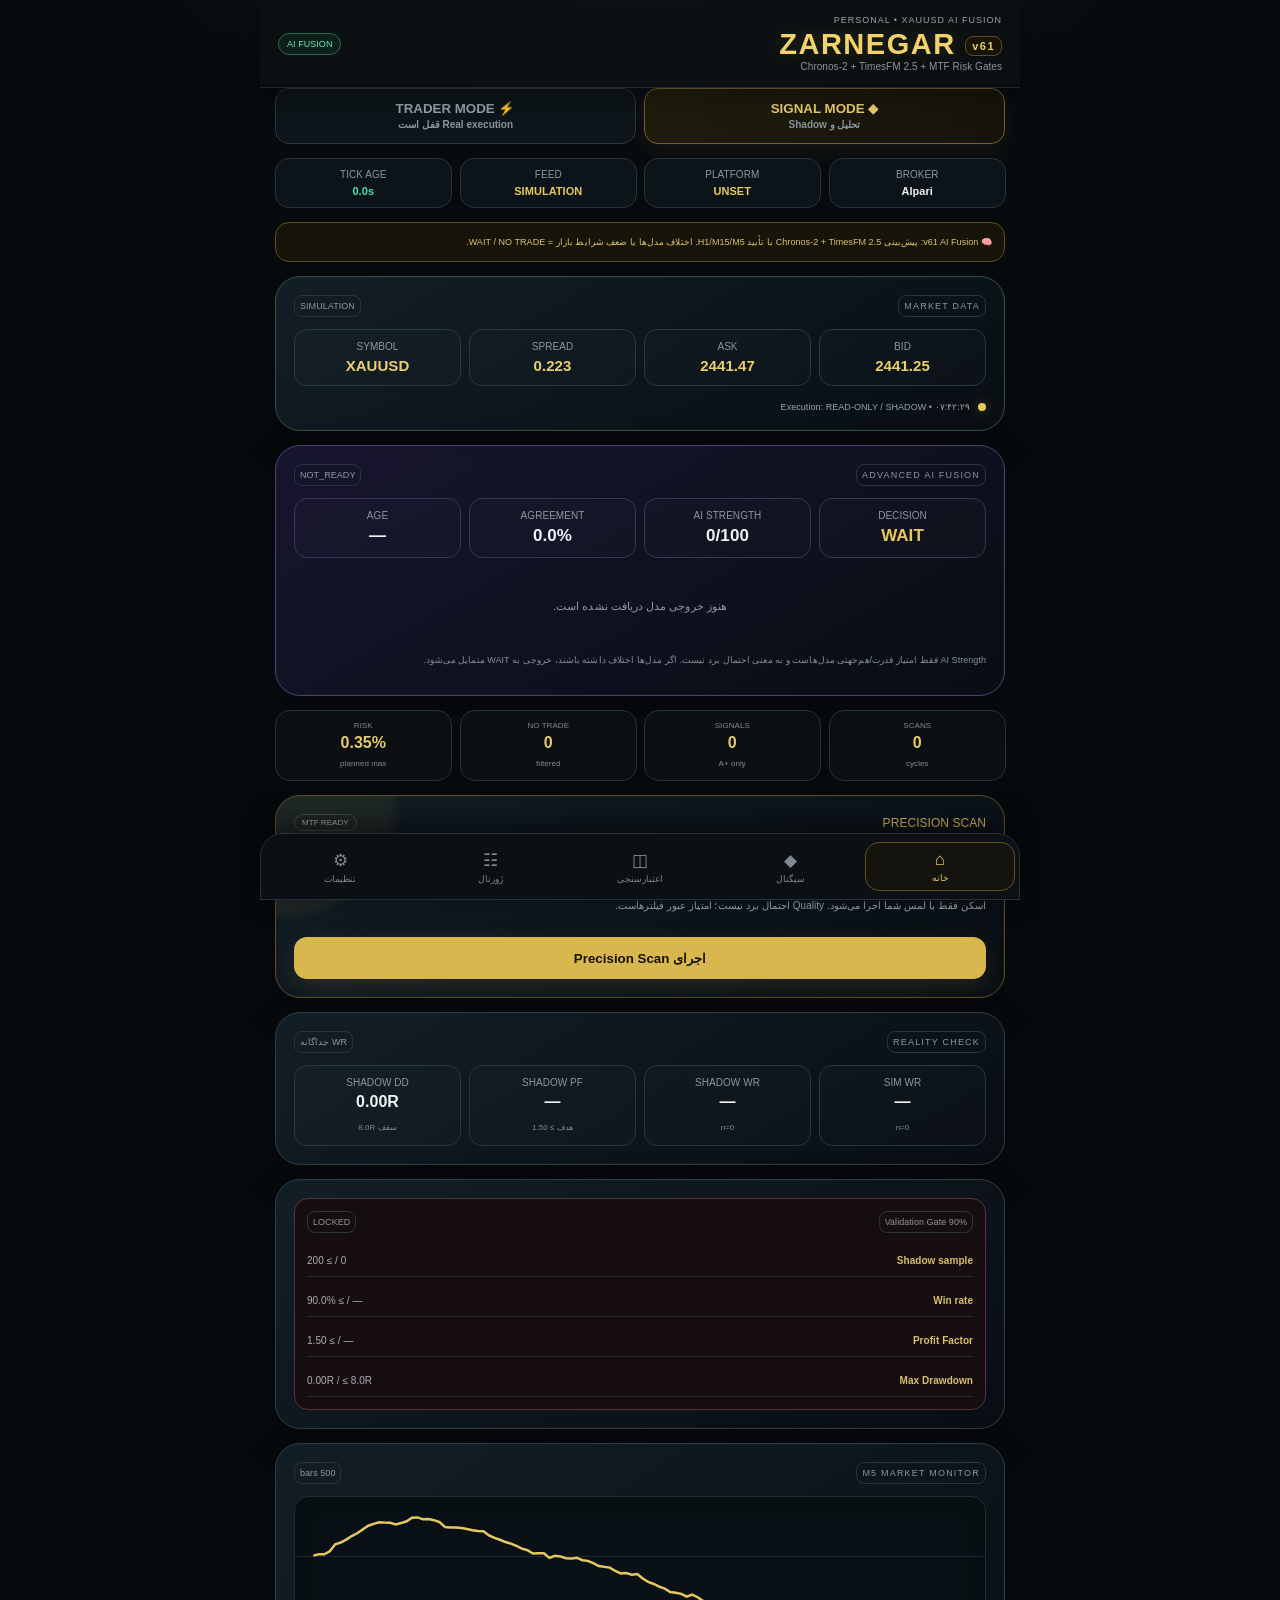
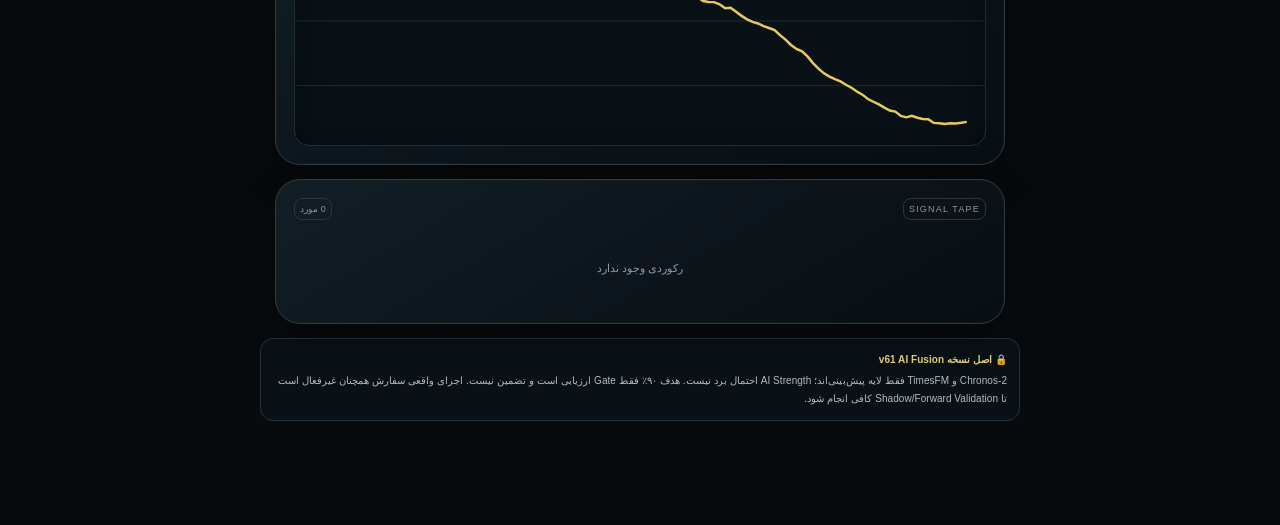
==== index-v61.html @ 647a4a02 "Add files via upload" ====
<!doctype html>
<html lang="fa" dir="rtl">
<head>
  <meta charset="utf-8">
  <meta name="viewport" content="width=device-width,initial-scale=1,viewport-fit=cover">
  <meta name="theme-color" content="#090d10">
  <meta name="description" content="Zarnegar v61 Personal XAUUSD Precision">
  <link rel="manifest" href="manifest.json">
  <link rel="stylesheet" href="dashboard-v61.css">
  <title>زرنگار v61 Personal XAUUSD</title>
</head>
<body class="appSafe">
  <script src="zarnegar-v61.js"></script>
</body>
</html>
---- dashboard-v61.css ----
*{box-sizing:border-box}html,body{margin:0;min-height:100%;background:#070a0d;color:#eef2f4;font-family:Tahoma,Arial,sans-serif}body{padding-bottom:94px}main{max-width:760px;margin:auto;padding-bottom:12px}header{min-height:88px;padding:18px 18px 14px;background:#151a1d;border-bottom:1px solid #20292e;display:flex;justify-content:space-between;align-items:center}.micro{font-size:9px;color:#9aa4aa;letter-spacing:1px}.brand{font-size:29px;font-weight:900;color:#f2d36b;margin-top:3px}.brand b{font-size:10px;border:1px solid #66551d;border-radius:9px;padding:4px 6px;vertical-align:middle}.sub,.muted,small{color:#8c979e;font-size:10px}.live{font-size:9px;border:1px solid #334048;padding:8px 10px;border-radius:18px;color:#d5dde0}.live i{display:inline-block;width:7px;height:7px;border-radius:50%;background:#35dfa0;margin-left:5px}.banner{margin:12px 15px;padding:10px;border:1px solid #4a3520;background:#171008;border-radius:13px;text-align:center;color:#e7cba1;font-size:10px}.hero,.panel{margin:0 15px 14px;padding:18px;border:1px solid #2c3b43;border-radius:25px;background:linear-gradient(145deg,#111d25,#0b1218);box-shadow:inset 0 0 0 1px #17272d}.heroTop,.title,.signalHead{display:flex;align-items:center;justify-content:space-between}.eyebrow,.title{color:#dfbf60;font-size:12px}.hero h1{font-size:52px;margin:12px 0 2px}.pill{font-size:9px;border-radius:16px;padding:7px 9px}.red{color:#ff9ba5;background:#28141a;border:1px solid #692b34}.redTxt{color:#f26478}.green,.ok{color:#39dfa0}.metricGrid{display:grid;grid-template-columns:repeat(4,1fr);gap:8px;margin-top:16px}.metricGrid>div,.levels>div,.evidence>div{border:1px solid #27363d;border-radius:14px;padding:11px}.metricGrid b,.levels b{display:block;margin-top:6px;font-size:14px}.levels{display:grid;grid-template-columns:repeat(4,1fr);gap:8px;margin-top:8px}.goldBtn{width:100%;margin-top:12px;border:0;border-radius:13px;padding:13px;background:#d8b84e;color:#161207;font-weight:900;font-family:inherit}.title{margin-bottom:12px}.title span{font-size:9px;color:#8e989e;border:1px solid #29353b;border-radius:8px;padding:5px}.chart{height:250px;border:1px solid #202d33;background:#091116;border-radius:15px;overflow:hidden}.chart svg{width:100%;height:100%}.grid{stroke:#1c2830;stroke-width:1}.line{fill:none;stroke:#e5c95f;stroke-width:2.5}.buy{fill:#39dfa0}.sell{fill:#f26478}.evidence{display:grid;grid-template-columns:repeat(4,1fr);gap:8px}.evidence b{font-size:22px;display:block}.evidence small{display:block;margin-top:5px}.note{font-size:10px;color:#9aa4aa;line-height:1.9}.row{display:grid;grid-template-columns:1fr auto auto;gap:12px;align-items:center;padding:12px 0;border-bottom:1px solid #202b31;font-size:11px}.row b{display:block}.row small{display:block;margin-top:4px}.row strong{font-size:18px}.row span{font-size:9px}.safety{margin-top:12px;padding:12px;border-radius:13px;background:#0a1116;border:1px solid #25323a;color:#b1bac0;font-size:10px;line-height:1.8}.safety b{display:block;color:#e7d17d;margin-bottom:3px}.rules{margin:0;padding-right:20px;color:#aab4b9;font-size:11px;line-height:2}.chips{display:flex;gap:7px;flex-wrap:wrap;margin-top:14px}.chips span,.toolbar button{font-size:9px;border:1px solid #29373e;border-radius:10px;padding:7px 9px;color:#b9c1c6;background:#0b1217}.signalHead strong{font-size:44px}.signalHead b{font-size:32px}.toolbar{display:flex;gap:8px;flex-wrap:wrap;margin:10px 0}.toolbar button{cursor:pointer}.toolbar .goldBtn{width:auto;margin:0}.journal{padding:11px 0;border-bottom:1px solid #202b31}.journal b{color:#e6cc73;font-size:10px}.journal small{margin-right:8px}.journal p{font-size:11px;line-height:1.8;color:#d3d8db;margin:7px 0 0}.audit{display:flex;justify-content:space-between;border-bottom:1px solid #202b31;padding:10px 0;font-size:10px}.audit b{color:#d8c36d}.empty{text-align:center;padding:30px 8px;color:#909ba1;font-size:11px}textarea,input{width:100%;background:#091116;color:#eef2f4;border:1px solid #2b3940;border-radius:11px;padding:11px;font-family:inherit}textarea{min-height:120px;resize:vertical}label{display:block;color:#9da6ac;font-size:10px;margin:13px 0}label input{margin-top:6px}.file input{margin-top:6px}nav{position:fixed;z-index:20;bottom:0;left:0;right:0;max-width:760px;margin:auto;background:#0b1014;border:1px solid #273139;border-radius:23px 23px 0 0;padding:8px 4px;display:grid;grid-template-columns:repeat(5,1fr);box-shadow:0 -8px 30px #0008}nav button{background:transparent;border:0;color:#7f8990;font-family:inherit;font-size:9px;border-radius:14px;padding:7px 2px}nav button span{display:block;font-size:17px;margin-bottom:3px}nav button.active{color:#f1d26b;background:#14130d;border:1px solid #62521d}@media(max-width:560px){.metricGrid,.levels{grid-template-columns:repeat(2,1fr)}.hero h1{font-size:46px}.evidence{grid-template-columns:repeat(2,1fr)}}
.quick{margin:0 15px 14px;display:grid;grid-template-columns:repeat(4,1fr);gap:8px}.quick>div{background:#0d151b;border:1px solid #25343c;border-radius:15px;padding:10px;text-align:center}.quick small{display:block;color:#7f8a91;font-size:8px}.quick b{display:block;color:#e5cb69;font-size:16px;margin-top:4px}.quick span{font-size:8px;color:#7f8a91}@media(max-width:560px){.quick{grid-template-columns:repeat(2,1fr)}}
/* v5.4 premium visual layer */
body{background:radial-gradient(900px 420px at 50% -100px,#17242b 0,#080b0e 58%);letter-spacing:.05px}
header{position:sticky;top:0;z-index:15;background:rgba(12,16,19,.88);backdrop-filter:blur(18px);box-shadow:0 10px 30px #0005}
.brand{letter-spacing:1.5px;text-shadow:0 0 18px #d8b84e33}.hero,.panel{background:linear-gradient(150deg,rgba(19,31,39,.94),rgba(8,14,19,.96));box-shadow:0 14px 36px #0005,inset 0 0 0 1px #ffffff05}
.hero{position:relative;overflow:hidden}.hero:before{content:"";position:absolute;width:220px;height:220px;left:-100px;top:-100px;border-radius:50%;background:#e2c25b12;filter:blur(4px)}
.goldBtn{box-shadow:0 8px 24px #d8b84e20;transition:.18s}.goldBtn:active{transform:scale(.985)}
.metricGrid>div,.levels>div,.evidence>div,.quick>div{background:rgba(255,255,255,.018);transition:.18s}.metricGrid>div:hover,.levels>div:hover,.quick>div:hover{border-color:#5c532b;transform:translateY(-1px)}
.chart{box-shadow:inset 0 0 35px #0006}.toolbar button{transition:.18s}.toolbar button:active{transform:scale(.97)}
.statusline{display:flex;align-items:center;gap:8px;margin-top:12px;font-size:9px;color:#9ba5aa}.statusdot{width:8px;height:8px;border-radius:50%;background:#39dfa0;box-shadow:0 0 12px #39dfa066}.statusdot.warn{background:#e6c85b;box-shadow:0 0 12px #e6c85b55}
.kicker{font-size:9px;color:#737f86;letter-spacing:1.2px}.hero h1{letter-spacing:1px}.hero .muted{font-size:9px}
.bottom-safe{height:6px}
@media(max-width:560px){header{padding-top:14px}.brand{font-size:25px}.hero,.panel{border-radius:21px}.quick>div{padding:12px 8px}}

/* v5.5 personal dual-mode additions */
.modeSwitch{display:grid;grid-template-columns:1fr 1fr;gap:8px;margin:0 15px 14px}.modeSwitch button{border:1px solid #2a3941;background:#0d151a;color:#97a2a8;border-radius:14px;padding:12px 8px;font-family:inherit;font-weight:700}.modeSwitch button.active{border-color:#756326;background:linear-gradient(145deg,#211d0d,#15140d);color:#f0d36e;box-shadow:0 7px 24px #d8b84e12}.modeSwitch button.trader.active{border-color:#256d55;background:linear-gradient(145deg,#0d221b,#0b1714);color:#58e2ae;box-shadow:0 7px 24px #35dfa012}
.signalHero{border-color:#5b4e22}.signalDirection{font-size:54px;font-weight:900;letter-spacing:2px;line-height:1}.signalDirection.buy{color:#42e6aa;text-shadow:0 0 22px #39dfa027}.signalDirection.sell{color:#ff7185;text-shadow:0 0 22px #f2647825}.entryZone{display:grid;grid-template-columns:repeat(2,1fr);gap:8px;margin-top:10px}.entryZone>div{padding:12px;border:1px solid #2a3941;border-radius:14px;background:#ffffff04}.entryZone small{display:block}.entryZone b{display:block;font-size:18px;margin-top:5px}.targetGrid{display:grid;grid-template-columns:repeat(4,1fr);gap:8px;margin-top:8px}.targetGrid>div{padding:10px;border:1px solid #283840;border-radius:13px;text-align:center}.targetGrid small{display:block}.targetGrid b{display:block;margin-top:5px}.countdown{margin-top:12px;padding:11px;border-radius:13px;background:#0a1116;border:1px solid #293740;display:flex;justify-content:space-between;align-items:center;font-size:10px}.countdown b{font-size:19px;color:#eed16d}.brokerStrip{display:grid;grid-template-columns:repeat(4,1fr);gap:8px;margin:0 15px 14px}.brokerStrip>div{border:1px solid #27363e;border-radius:14px;background:#0c1419;padding:10px;text-align:center}.brokerStrip small{display:block}.brokerStrip b{display:block;margin-top:5px;font-size:11px}.neutral{color:#e6c85b}.locked{color:#ff8292}.ready{color:#48e0aa}.warnBox{border-color:#61472c;background:#171008}.dangerBox{border-color:#642f39;background:#1a0e12}.confirmBox{margin-top:12px;padding:12px;border-radius:14px;border:1px solid #2b3a42;background:#091116}.confirmBox label{display:flex;align-items:center;gap:9px;margin:0;color:#c9d0d4}.confirmBox input[type=checkbox]{width:auto;margin:0;accent-color:#d8b84e}.tradeBtn{width:100%;margin-top:10px;border:1px solid #3c6d5b;border-radius:13px;padding:13px;background:#0c241c;color:#68e7b7;font-weight:900;font-family:inherit}.tradeBtn:disabled{opacity:.38;filter:grayscale(.25)}.selectRow{display:grid;grid-template-columns:1fr 1fr;gap:9px}select{width:100%;background:#091116;color:#eef2f4;border:1px solid #2b3940;border-radius:11px;padding:11px;font-family:inherit}.mini{font-size:9px;color:#849097;line-height:1.8}.systemList{display:grid;gap:8px}.systemItem{display:flex;justify-content:space-between;gap:12px;padding:10px 0;border-bottom:1px solid #202b31;font-size:10px}.systemItem b{color:#d9c06a}.systemItem span{color:#a9b2b7}.riskBar{height:7px;border-radius:10px;background:#19242a;overflow:hidden;margin-top:7px}.riskBar i{display:block;height:100%;background:linear-gradient(90deg,#3ddba5,#dbc55e);border-radius:10px}.dangerText{color:#ff8292}.personalBadge{font-size:9px;padding:5px 8px;border:1px solid #53491f;border-radius:12px;color:#e9cf71;background:#1a170b}.noMargin{margin-top:0}.ltr{direction:ltr;text-align:left}@media(max-width:560px){.targetGrid{grid-template-columns:repeat(2,1fr)}.brokerStrip{grid-template-columns:1fr 1fr}.selectRow{grid-template-columns:1fr}}

/* v5.7 personal precision app layer */
.precisionBadge{font-size:9px;padding:5px 8px;border:1px solid #2c694e;border-radius:12px;color:#68e7b7;background:#0d2019}.qualityRing{display:inline-flex;align-items:center;justify-content:center;min-width:74px;height:74px;border-radius:50%;border:5px solid #6b5d2a;background:#0c1216;font-size:20px;font-weight:900;color:#edd16d}.noTrade{color:#e8c95e!important;font-size:38px!important}.gateGrid{display:grid;grid-template-columns:repeat(2,1fr);gap:7px;margin-top:10px}.gate{display:flex;justify-content:space-between;align-items:center;padding:9px 10px;border:1px solid #27363d;border-radius:12px;background:#ffffff03;font-size:9px}.gate.pass b{color:#4be0aa}.gate.fail b{color:#ff8292}.metricBoard{display:grid;grid-template-columns:repeat(4,1fr);gap:8px}.metricBoard>div{padding:11px;border:1px solid #29373e;border-radius:13px;text-align:center;background:#ffffff03}.metricBoard small{display:block}.metricBoard b{display:block;margin:5px 0;font-size:16px}.metricBoard span{font-size:8px;color:#7f8a91}.targetNotice{margin:0 15px 14px;padding:11px 12px;border:1px solid #5d5025;border-radius:14px;background:#171409;color:#d9c773;font-size:9px;line-height:1.8}.reasonList{margin:10px 0 0;padding:0;list-style:none}.reasonList li{padding:6px 0;border-bottom:1px dashed #29343a;color:#9ba6ac;font-size:9px}.validationLock{padding:12px;border-radius:14px;border:1px solid #56333a;background:#160d10}.validationLock.good{border-color:#275f4b;background:#0b1814}.tinyPill{display:inline-block;padding:3px 7px;border:1px solid #34434a;border-radius:999px;font-size:8px;color:#a9b4b9}.statUnknown{color:#87939a!important}.sourceTag{font-size:8px;padding:3px 6px;border-radius:8px;border:1px solid #4d4423;color:#d6be67}.evidenceLine{display:grid;grid-template-columns:repeat(5,1fr);gap:6px;margin-top:10px}.evidenceLine div{padding:8px 5px;border:1px solid #27363c;border-radius:10px;text-align:center;font-size:8px}.evidenceLine b{display:block;font-size:11px;margin-top:3px}@media(max-width:560px){.metricBoard{grid-template-columns:repeat(2,1fr)}.evidenceLine{grid-template-columns:repeat(3,1fr)}}

/* v5.7 app hardening */
button,select,input,textarea{-webkit-tap-highlight-color:transparent}body{overscroll-behavior-y:none}.appSafe{padding-bottom:max(92px,calc(82px + env(safe-area-inset-bottom)))}

/* v5.8 live bridge */
.livePanel{border-color:#315145}.marketGrid{display:grid;grid-template-columns:repeat(4,1fr);gap:8px}.marketGrid>div{padding:11px;border:1px solid #293a40;border-radius:13px;background:#ffffff03;text-align:center}.marketGrid small{display:block}.marketGrid b{display:block;margin-top:5px;color:#e9cf71;font-size:15px}.safeToggle,.dangerToggle{width:100%;border-radius:13px;padding:13px;font-family:inherit;font-weight:900}.safeToggle{border:1px solid #2d6b53;background:#0d211a;color:#5ce3b0}.dangerToggle{border:1px solid #7b3944;background:#251015;color:#ff8292}.goldBtn:disabled{opacity:.35}.livePanel .statusline{padding-top:4px}.file{display:inline-block;margin:0}.file input{max-width:190px}.ltr{direction:ltr;text-align:left}@media(max-width:560px){.marketGrid{grid-template-columns:repeat(2,1fr)}}

/* v61 Android polish */
:root{color-scheme:dark}
header{padding-top:max(14px,env(safe-area-inset-top))}
.brand b{font-size:11px;vertical-align:middle;padding:3px 6px;border:1px solid #5b4e22;border-radius:8px;color:#edd16d;background:#171409}
.hero,.panel,.brokerStrip>div,.quick>div{contain:layout paint}
button{min-height:42px;touch-action:manipulation}
input,select,textarea{font-size:16px}
.offlineBadge{font-size:8px;border:1px solid #6a343c;color:#ff8b99;background:#1d0d11;border-radius:999px;padding:4px 7px}

/* v61 AI Fusion */
.aiPanel{border-color:#4b3f75;background:linear-gradient(150deg,rgba(24,22,48,.96),rgba(8,14,19,.97))}.aiDecision{display:grid;grid-template-columns:repeat(4,1fr);gap:8px}.aiDecision>div{padding:11px;border:1px solid #3a3554;border-radius:13px;text-align:center;background:#ffffff03}.aiDecision small{display:block}.aiDecision b{display:block;margin-top:5px;font-size:17px}.aiProviders{display:grid;gap:7px;margin-top:12px}.aiProvider{display:grid;grid-template-columns:1fr auto auto;gap:10px;align-items:center;padding:10px;border:1px solid #343249;border-radius:12px;background:#0c111b}.aiProvider b{display:block;font-size:11px;color:#d9c7ff}.aiProvider small{display:block;margin-top:3px}.aiProvider strong{font-size:14px}.aiProvider span{font-size:9px;color:#929aa4}.aiPanel .goldBtn{background:linear-gradient(90deg,#d8b84e,#bca2ff)}@media(max-width:560px){.aiDecision{grid-template-columns:repeat(2,1fr)}}
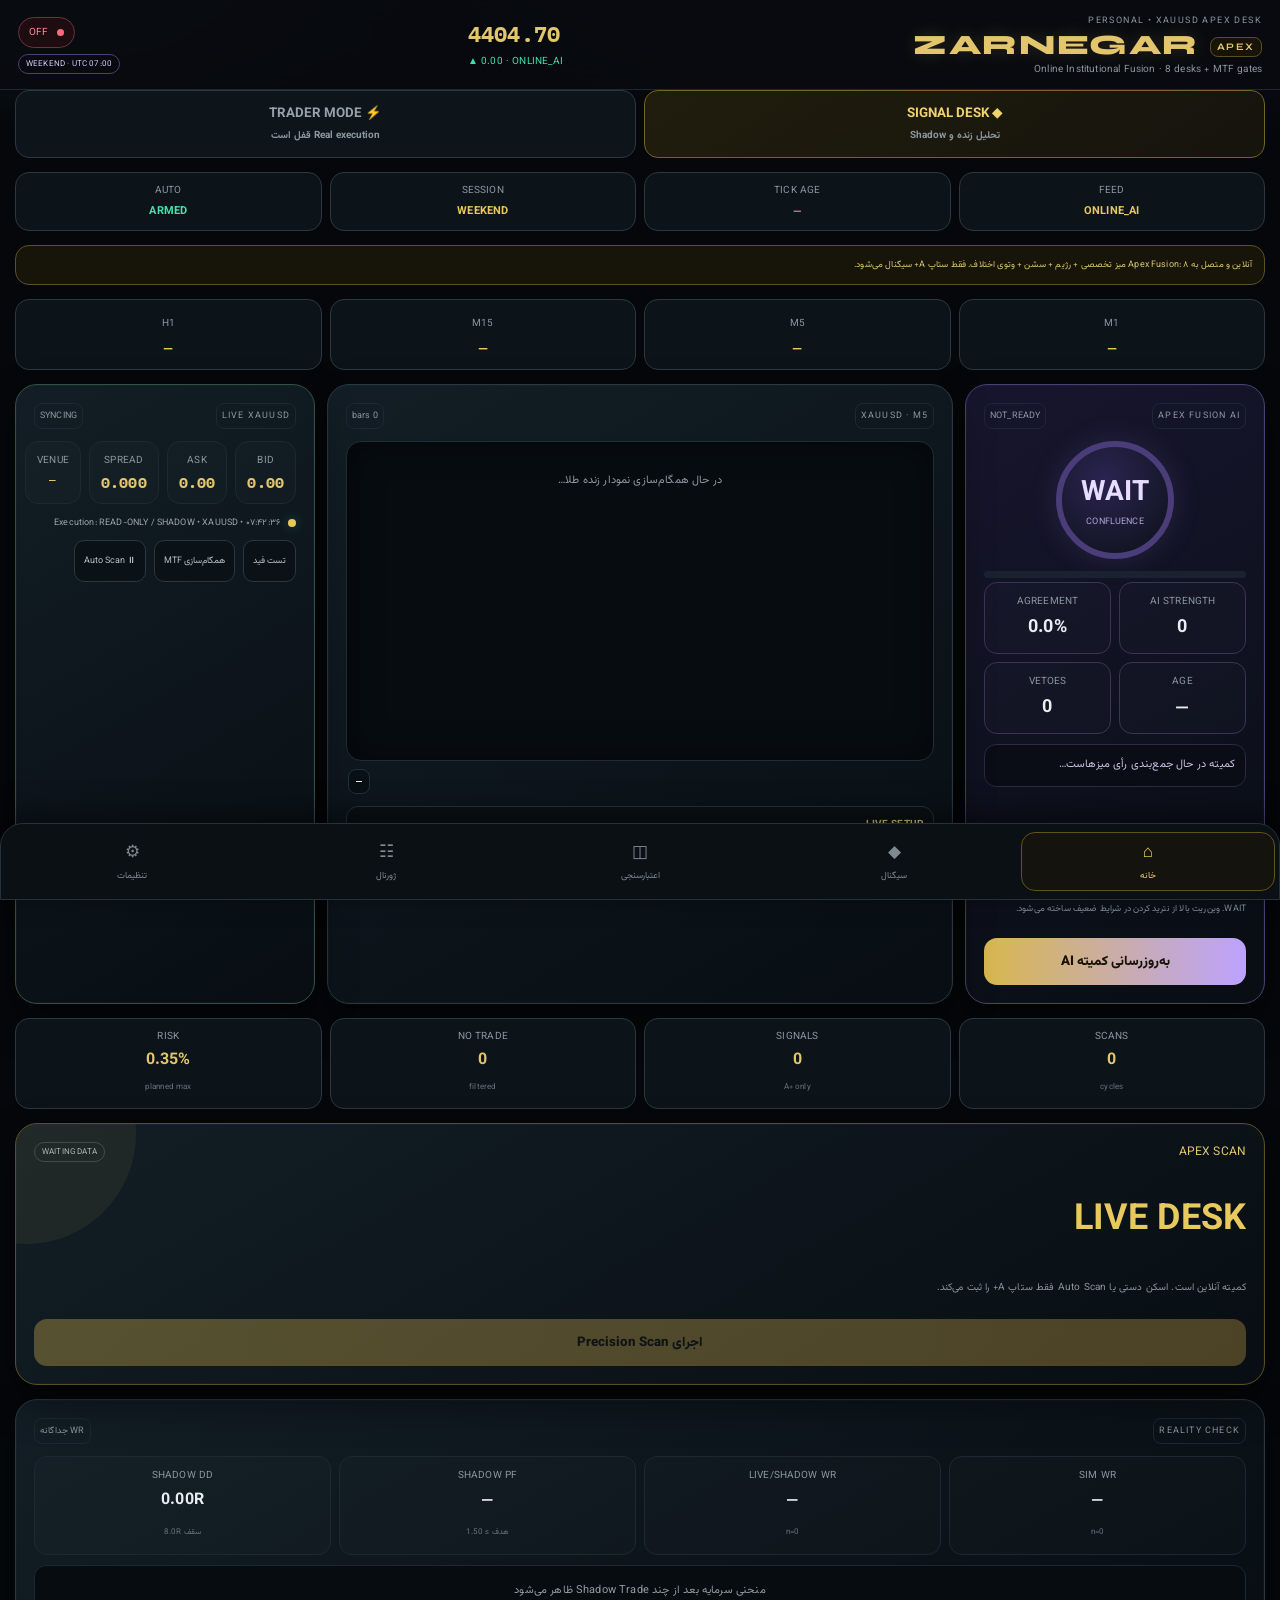
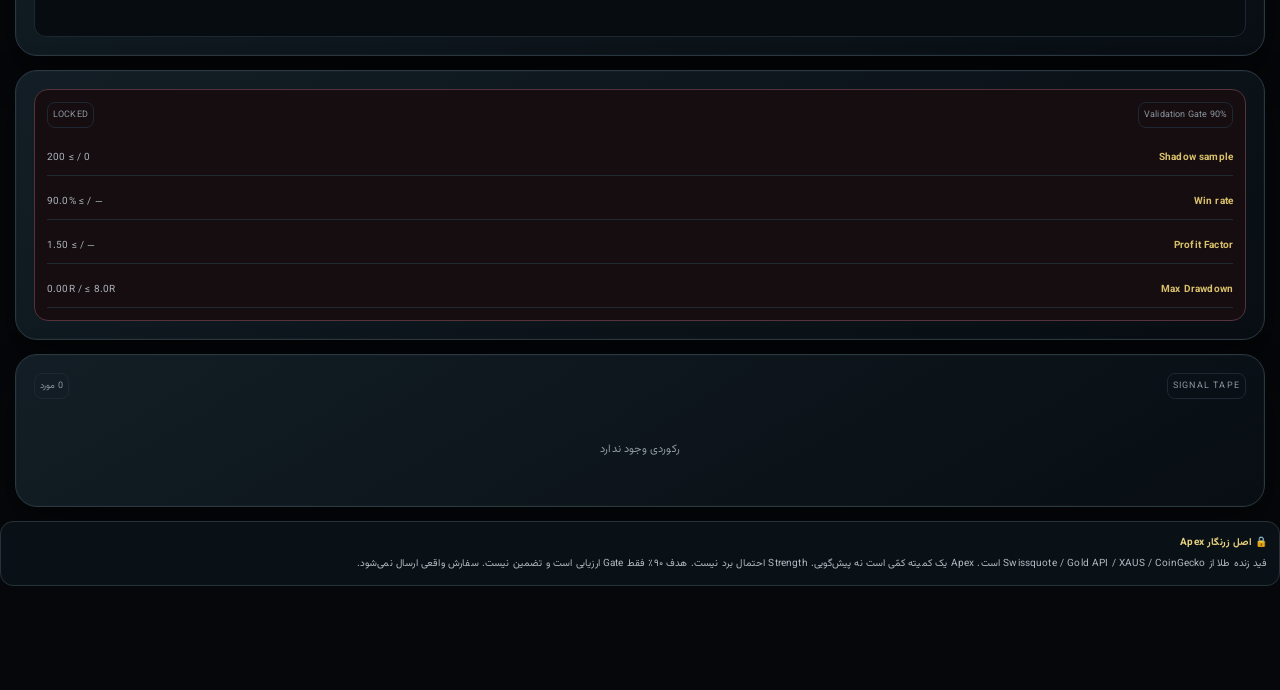
==== commit 5394de7a: "Connect Zarnegar v61 to live Apex Fusion AI desk. Make Online Apex the default feed with Swissquote/" ====
--- a/index-v61.html
+++ b/index-v61.html
@@ -3,13 +3,21 @@
 <head>
   <meta charset="utf-8">
   <meta name="viewport" content="width=device-width,initial-scale=1,viewport-fit=cover">
-  <meta name="theme-color" content="#090d10">
-  <meta name="description" content="Zarnegar v61 Personal XAUUSD Precision">
+  <meta name="theme-color" content="#05070a">
+  <meta name="description" content="Zarnegar v61 Apex — online institutional XAUUSD AI desk">
   <link rel="manifest" href="manifest.json">
+  <link rel="preconnect" href="https://fonts.googleapis.com">
+  <link rel="preconnect" href="https://fonts.gstatic.com" crossorigin>
+  <link href="https://fonts.googleapis.com/css2?family=IBM+Plex+Mono:wght@400;500;600&family=IBM+Plex+Sans:wght@400;500;600;700&family=Syne:wght@700;800&family=Vazirmatn:wght@400;500;600;700;800&display=swap" rel="stylesheet">
   <link rel="stylesheet" href="dashboard-v61.css">
-  <title>زرنگار v61 Personal XAUUSD</title>
+  <title>زرنگار Apex · XAUUSD</title>
 </head>
 <body class="appSafe">
+  <div class="boot">
+    <div class="bootMark">ZARNEGAR</div>
+    <div class="bootSub">APEX INSTITUTIONAL DESK · XAUUSD</div>
+    <div class="bootBar"><i></i></div>
+  </div>
   <script src="zarnegar-v61.js"></script>
 </body>
 </html>
--- a/dashboard-v61.css
+++ b/dashboard-v61.css
@@ -1,39 +1,197 @@
-*{box-sizing:border-box}html,body{margin:0;min-height:100%;background:#070a0d;color:#eef2f4;font-family:Tahoma,Arial,sans-serif}body{padding-bottom:94px}main{max-width:760px;margin:auto;padding-bottom:12px}header{min-height:88px;padding:18px 18px 14px;background:#151a1d;border-bottom:1px solid #20292e;display:flex;justify-content:space-between;align-items:center}.micro{font-size:9px;color:#9aa4aa;letter-spacing:1px}.brand{font-size:29px;font-weight:900;color:#f2d36b;margin-top:3px}.brand b{font-size:10px;border:1px solid #66551d;border-radius:9px;padding:4px 6px;vertical-align:middle}.sub,.muted,small{color:#8c979e;font-size:10px}.live{font-size:9px;border:1px solid #334048;padding:8px 10px;border-radius:18px;color:#d5dde0}.live i{display:inline-block;width:7px;height:7px;border-radius:50%;background:#35dfa0;margin-left:5px}.banner{margin:12px 15px;padding:10px;border:1px solid #4a3520;background:#171008;border-radius:13px;text-align:center;color:#e7cba1;font-size:10px}.hero,.panel{margin:0 15px 14px;padding:18px;border:1px solid #2c3b43;border-radius:25px;background:linear-gradient(145deg,#111d25,#0b1218);box-shadow:inset 0 0 0 1px #17272d}.heroTop,.title,.signalHead{display:flex;align-items:center;justify-content:space-between}.eyebrow,.title{color:#dfbf60;font-size:12px}.hero h1{font-size:52px;margin:12px 0 2px}.pill{font-size:9px;border-radius:16px;padding:7px 9px}.red{color:#ff9ba5;background:#28141a;border:1px solid #692b34}.redTxt{color:#f26478}.green,.ok{color:#39dfa0}.metricGrid{display:grid;grid-template-columns:repeat(4,1fr);gap:8px;margin-top:16px}.metricGrid>div,.levels>div,.evidence>div{border:1px solid #27363d;border-radius:14px;padding:11px}.metricGrid b,.levels b{display:block;margin-top:6px;font-size:14px}.levels{display:grid;grid-template-columns:repeat(4,1fr);gap:8px;margin-top:8px}.goldBtn{width:100%;margin-top:12px;border:0;border-radius:13px;padding:13px;background:#d8b84e;color:#161207;font-weight:900;font-family:inherit}.title{margin-bottom:12px}.title span{font-size:9px;color:#8e989e;border:1px solid #29353b;border-radius:8px;padding:5px}.chart{height:250px;border:1px solid #202d33;background:#091116;border-radius:15px;overflow:hidden}.chart svg{width:100%;height:100%}.grid{stroke:#1c2830;stroke-width:1}.line{fill:none;stroke:#e5c95f;stroke-width:2.5}.buy{fill:#39dfa0}.sell{fill:#f26478}.evidence{display:grid;grid-template-columns:repeat(4,1fr);gap:8px}.evidence b{font-size:22px;display:block}.evidence small{display:block;margin-top:5px}.note{font-size:10px;color:#9aa4aa;line-height:1.9}.row{display:grid;grid-template-columns:1fr auto auto;gap:12px;align-items:center;padding:12px 0;border-bottom:1px solid #202b31;font-size:11px}.row b{display:block}.row small{display:block;margin-top:4px}.row strong{font-size:18px}.row span{font-size:9px}.safety{margin-top:12px;padding:12px;border-radius:13px;background:#0a1116;border:1px solid #25323a;color:#b1bac0;font-size:10px;line-height:1.8}.safety b{display:block;color:#e7d17d;margin-bottom:3px}.rules{margin:0;padding-right:20px;color:#aab4b9;font-size:11px;line-height:2}.chips{display:flex;gap:7px;flex-wrap:wrap;margin-top:14px}.chips span,.toolbar button{font-size:9px;border:1px solid #29373e;border-radius:10px;padding:7px 9px;color:#b9c1c6;background:#0b1217}.signalHead strong{font-size:44px}.signalHead b{font-size:32px}.toolbar{display:flex;gap:8px;flex-wrap:wrap;margin:10px 0}.toolbar button{cursor:pointer}.toolbar .goldBtn{width:auto;margin:0}.journal{padding:11px 0;border-bottom:1px solid #202b31}.journal b{color:#e6cc73;font-size:10px}.journal small{margin-right:8px}.journal p{font-size:11px;line-height:1.8;color:#d3d8db;margin:7px 0 0}.audit{display:flex;justify-content:space-between;border-bottom:1px solid #202b31;padding:10px 0;font-size:10px}.audit b{color:#d8c36d}.empty{text-align:center;padding:30px 8px;color:#909ba1;font-size:11px}textarea,input{width:100%;background:#091116;color:#eef2f4;border:1px solid #2b3940;border-radius:11px;padding:11px;font-family:inherit}textarea{min-height:120px;resize:vertical}label{display:block;color:#9da6ac;font-size:10px;margin:13px 0}label input{margin-top:6px}.file input{margin-top:6px}nav{position:fixed;z-index:20;bottom:0;left:0;right:0;max-width:760px;margin:auto;background:#0b1014;border:1px solid #273139;border-radius:23px 23px 0 0;padding:8px 4px;display:grid;grid-template-columns:repeat(5,1fr);box-shadow:0 -8px 30px #0008}nav button{background:transparent;border:0;color:#7f8990;font-family:inherit;font-size:9px;border-radius:14px;padding:7px 2px}nav button span{display:block;font-size:17px;margin-bottom:3px}nav button.active{color:#f1d26b;background:#14130d;border:1px solid #62521d}@media(max-width:560px){.metricGrid,.levels{grid-template-columns:repeat(2,1fr)}.hero h1{font-size:46px}.evidence{grid-template-columns:repeat(2,1fr)}}
-.quick{margin:0 15px 14px;display:grid;grid-template-columns:repeat(4,1fr);gap:8px}.quick>div{background:#0d151b;border:1px solid #25343c;border-radius:15px;padding:10px;text-align:center}.quick small{display:block;color:#7f8a91;font-size:8px}.quick b{display:block;color:#e5cb69;font-size:16px;margin-top:4px}.quick span{font-size:8px;color:#7f8a91}@media(max-width:560px){.quick{grid-template-columns:repeat(2,1fr)}}
-/* v5.4 premium visual layer */
-body{background:radial-gradient(900px 420px at 50% -100px,#17242b 0,#080b0e 58%);letter-spacing:.05px}
-header{position:sticky;top:0;z-index:15;background:rgba(12,16,19,.88);backdrop-filter:blur(18px);box-shadow:0 10px 30px #0005}
-.brand{letter-spacing:1.5px;text-shadow:0 0 18px #d8b84e33}.hero,.panel{background:linear-gradient(150deg,rgba(19,31,39,.94),rgba(8,14,19,.96));box-shadow:0 14px 36px #0005,inset 0 0 0 1px #ffffff05}
-.hero{position:relative;overflow:hidden}.hero:before{content:"";position:absolute;width:220px;height:220px;left:-100px;top:-100px;border-radius:50%;background:#e2c25b12;filter:blur(4px)}
-.goldBtn{box-shadow:0 8px 24px #d8b84e20;transition:.18s}.goldBtn:active{transform:scale(.985)}
-.metricGrid>div,.levels>div,.evidence>div,.quick>div{background:rgba(255,255,255,.018);transition:.18s}.metricGrid>div:hover,.levels>div:hover,.quick>div:hover{border-color:#5c532b;transform:translateY(-1px)}
-.chart{box-shadow:inset 0 0 35px #0006}.toolbar button{transition:.18s}.toolbar button:active{transform:scale(.97)}
-.statusline{display:flex;align-items:center;gap:8px;margin-top:12px;font-size:9px;color:#9ba5aa}.statusdot{width:8px;height:8px;border-radius:50%;background:#39dfa0;box-shadow:0 0 12px #39dfa066}.statusdot.warn{background:#e6c85b;box-shadow:0 0 12px #e6c85b55}
-.kicker{font-size:9px;color:#737f86;letter-spacing:1.2px}.hero h1{letter-spacing:1px}.hero .muted{font-size:9px}
-.bottom-safe{height:6px}
-@media(max-width:560px){header{padding-top:14px}.brand{font-size:25px}.hero,.panel{border-radius:21px}.quick>div{padding:12px 8px}}
+:root{
+  --bg:#05070a;--elev:#0b1016;--panel:#10171f;--line:#1d2832;--line2:#2a3842;
+  --gold:#e2c56d;--gold2:#b8922a;--ink:#e8eef2;--muted:#8b969e;--dim:#667178;
+  --bid:#3ee0a8;--ask:#ff6b7d;--ai:#9b8cff;--warn:#e6c85b;
+  --shadow:0 18px 40px #0007;--r:22px;
+  color-scheme:dark;
+}
+*{box-sizing:border-box}
+html,body{margin:0;min-height:100%;background:
+  radial-gradient(1200px 520px at 80% -120px,#1a1630 0%,transparent 55%),
+  radial-gradient(900px 420px at 0% -80px,#17242b 0%,transparent 50%),
+  var(--bg);color:var(--ink);
+  font-family:"Vazirmatn","IBM Plex Sans",Tahoma,Arial,sans-serif}
+body{padding-bottom:94px;letter-spacing:.01em}
+button,select,input,textarea{-webkit-tap-highlight-color:transparent;font-family:inherit}
+button{min-height:42px;touch-action:manipulation;cursor:pointer}
+input,select,textarea{font-size:16px}
+.appSafe{padding-bottom:max(92px,calc(82px + env(safe-area-inset-bottom)));overscroll-behavior-y:none}
+.ltr{direction:ltr;text-align:left}
+.mono,.price,b.px{font-family:"IBM Plex Mono",ui-monospace,monospace}
 
-/* v5.5 personal dual-mode additions */
-.modeSwitch{display:grid;grid-template-columns:1fr 1fr;gap:8px;margin:0 15px 14px}.modeSwitch button{border:1px solid #2a3941;background:#0d151a;color:#97a2a8;border-radius:14px;padding:12px 8px;font-family:inherit;font-weight:700}.modeSwitch button.active{border-color:#756326;background:linear-gradient(145deg,#211d0d,#15140d);color:#f0d36e;box-shadow:0 7px 24px #d8b84e12}.modeSwitch button.trader.active{border-color:#256d55;background:linear-gradient(145deg,#0d221b,#0b1714);color:#58e2ae;box-shadow:0 7px 24px #35dfa012}
-.signalHero{border-color:#5b4e22}.signalDirection{font-size:54px;font-weight:900;letter-spacing:2px;line-height:1}.signalDirection.buy{color:#42e6aa;text-shadow:0 0 22px #39dfa027}.signalDirection.sell{color:#ff7185;text-shadow:0 0 22px #f2647825}.entryZone{display:grid;grid-template-columns:repeat(2,1fr);gap:8px;margin-top:10px}.entryZone>div{padding:12px;border:1px solid #2a3941;border-radius:14px;background:#ffffff04}.entryZone small{display:block}.entryZone b{display:block;font-size:18px;margin-top:5px}.targetGrid{display:grid;grid-template-columns:repeat(4,1fr);gap:8px;margin-top:8px}.targetGrid>div{padding:10px;border:1px solid #283840;border-radius:13px;text-align:center}.targetGrid small{display:block}.targetGrid b{display:block;margin-top:5px}.countdown{margin-top:12px;padding:11px;border-radius:13px;background:#0a1116;border:1px solid #293740;display:flex;justify-content:space-between;align-items:center;font-size:10px}.countdown b{font-size:19px;color:#eed16d}.brokerStrip{display:grid;grid-template-columns:repeat(4,1fr);gap:8px;margin:0 15px 14px}.brokerStrip>div{border:1px solid #27363e;border-radius:14px;background:#0c1419;padding:10px;text-align:center}.brokerStrip small{display:block}.brokerStrip b{display:block;margin-top:5px;font-size:11px}.neutral{color:#e6c85b}.locked{color:#ff8292}.ready{color:#48e0aa}.warnBox{border-color:#61472c;background:#171008}.dangerBox{border-color:#642f39;background:#1a0e12}.confirmBox{margin-top:12px;padding:12px;border-radius:14px;border:1px solid #2b3a42;background:#091116}.confirmBox label{display:flex;align-items:center;gap:9px;margin:0;color:#c9d0d4}.confirmBox input[type=checkbox]{width:auto;margin:0;accent-color:#d8b84e}.tradeBtn{width:100%;margin-top:10px;border:1px solid #3c6d5b;border-radius:13px;padding:13px;background:#0c241c;color:#68e7b7;font-weight:900;font-family:inherit}.tradeBtn:disabled{opacity:.38;filter:grayscale(.25)}.selectRow{display:grid;grid-template-columns:1fr 1fr;gap:9px}select{width:100%;background:#091116;color:#eef2f4;border:1px solid #2b3940;border-radius:11px;padding:11px;font-family:inherit}.mini{font-size:9px;color:#849097;line-height:1.8}.systemList{display:grid;gap:8px}.systemItem{display:flex;justify-content:space-between;gap:12px;padding:10px 0;border-bottom:1px solid #202b31;font-size:10px}.systemItem b{color:#d9c06a}.systemItem span{color:#a9b2b7}.riskBar{height:7px;border-radius:10px;background:#19242a;overflow:hidden;margin-top:7px}.riskBar i{display:block;height:100%;background:linear-gradient(90deg,#3ddba5,#dbc55e);border-radius:10px}.dangerText{color:#ff8292}.personalBadge{font-size:9px;padding:5px 8px;border:1px solid #53491f;border-radius:12px;color:#e9cf71;background:#1a170b}.noMargin{margin-top:0}.ltr{direction:ltr;text-align:left}@media(max-width:560px){.targetGrid{grid-template-columns:repeat(2,1fr)}.brokerStrip{grid-template-columns:1fr 1fr}.selectRow{grid-template-columns:1fr}}
+.boot{min-height:100vh;display:flex;flex-direction:column;align-items:center;justify-content:center;gap:10px}
+.bootMark{font-family:Syne,"IBM Plex Sans",sans-serif;font-weight:800;letter-spacing:6px;font-size:34px;color:var(--gold);text-shadow:0 0 28px #e2c56d33}
+.bootSub{font-size:11px;color:var(--muted);letter-spacing:2px}
+.bootBar{width:180px;height:3px;background:#1b242c;border-radius:9px;overflow:hidden}
+.bootBar i{display:block;height:100%;width:40%;background:linear-gradient(90deg,var(--gold),var(--ai));animation:load 1.1s ease infinite}
 
-/* v5.7 personal precision app layer */
-.precisionBadge{font-size:9px;padding:5px 8px;border:1px solid #2c694e;border-radius:12px;color:#68e7b7;background:#0d2019}.qualityRing{display:inline-flex;align-items:center;justify-content:center;min-width:74px;height:74px;border-radius:50%;border:5px solid #6b5d2a;background:#0c1216;font-size:20px;font-weight:900;color:#edd16d}.noTrade{color:#e8c95e!important;font-size:38px!important}.gateGrid{display:grid;grid-template-columns:repeat(2,1fr);gap:7px;margin-top:10px}.gate{display:flex;justify-content:space-between;align-items:center;padding:9px 10px;border:1px solid #27363d;border-radius:12px;background:#ffffff03;font-size:9px}.gate.pass b{color:#4be0aa}.gate.fail b{color:#ff8292}.metricBoard{display:grid;grid-template-columns:repeat(4,1fr);gap:8px}.metricBoard>div{padding:11px;border:1px solid #29373e;border-radius:13px;text-align:center;background:#ffffff03}.metricBoard small{display:block}.metricBoard b{display:block;margin:5px 0;font-size:16px}.metricBoard span{font-size:8px;color:#7f8a91}.targetNotice{margin:0 15px 14px;padding:11px 12px;border:1px solid #5d5025;border-radius:14px;background:#171409;color:#d9c773;font-size:9px;line-height:1.8}.reasonList{margin:10px 0 0;padding:0;list-style:none}.reasonList li{padding:6px 0;border-bottom:1px dashed #29343a;color:#9ba6ac;font-size:9px}.validationLock{padding:12px;border-radius:14px;border:1px solid #56333a;background:#160d10}.validationLock.good{border-color:#275f4b;background:#0b1814}.tinyPill{display:inline-block;padding:3px 7px;border:1px solid #34434a;border-radius:999px;font-size:8px;color:#a9b4b9}.statUnknown{color:#87939a!important}.sourceTag{font-size:8px;padding:3px 6px;border-radius:8px;border:1px solid #4d4423;color:#d6be67}.evidenceLine{display:grid;grid-template-columns:repeat(5,1fr);gap:6px;margin-top:10px}.evidenceLine div{padding:8px 5px;border:1px solid #27363c;border-radius:10px;text-align:center;font-size:8px}.evidenceLine b{display:block;font-size:11px;margin-top:3px}@media(max-width:560px){.metricBoard{grid-template-columns:repeat(2,1fr)}.evidenceLine{grid-template-columns:repeat(3,1fr)}}
+header{position:sticky;top:0;z-index:15;min-height:84px;padding:14px 18px 12px;padding-top:max(14px,env(safe-area-inset-top));
+  background:rgba(8,11,15,.88);backdrop-filter:blur(18px);border-bottom:1px solid var(--line);
+  display:flex;justify-content:space-between;align-items:center;gap:12px}
+.micro{font-size:9px;color:var(--muted);letter-spacing:1.4px}
+.brand{font-family:Syne,"IBM Plex Sans",sans-serif;font-size:28px;font-weight:800;color:var(--gold);letter-spacing:1.6px;text-shadow:0 0 18px #d8b84e33}
+.brand b{font-size:10px;border:1px solid #5b4e22;border-radius:8px;padding:3px 6px;vertical-align:middle;background:#171409}
+.sub,small,.muted{color:var(--muted);font-size:10px}
+.livePill{display:flex;align-items:center;gap:8px;font-size:10px;border:1px solid #2c694e;padding:7px 10px;border-radius:999px;color:#b8f0d8;background:#0d2019}
+.livePill i{width:7px;height:7px;border-radius:50%;background:#35dfa0;box-shadow:0 0 10px #35dfa0;animation:pulse 1.6s infinite}
+.livePill.off{border-color:#6a343c;color:#ff8b99;background:#1d0d11}
+.livePill.off i{background:#ff6b7d;box-shadow:none;animation:none}
+.headerQuote{text-align:left;direction:ltr}
+.headerQuote b{display:block;font-family:"IBM Plex Mono",monospace;font-size:22px;color:var(--gold)}
+.headerQuote span{font-size:10px}
+.headerQuote .up{color:var(--bid)}.headerQuote .dn{color:var(--ask)}
 
-/* v5.7 app hardening */
-button,select,input,textarea{-webkit-tap-highlight-color:transparent}body{overscroll-behavior-y:none}.appSafe{padding-bottom:max(92px,calc(82px + env(safe-area-inset-bottom)))}
+main{max-width:1280px;margin:auto;padding-bottom:12px}
+.hero,.panel{margin:0 15px 14px;padding:18px;border:1px solid var(--line2);border-radius:var(--r);
+  background:linear-gradient(150deg,rgba(19,31,39,.94),rgba(8,14,19,.96));box-shadow:var(--shadow),inset 0 0 0 1px #ffffff05}
+.title,.heroTop,.signalHead{display:flex;align-items:center;justify-content:space-between;gap:10px}
+.eyebrow,.title{color:var(--gold);font-size:12px}
+.title{margin-bottom:12px}
+.title span{font-size:9px;color:var(--muted);border:1px solid var(--line);border-radius:8px;padding:5px}
+.kicker{font-size:9px;color:var(--dim);letter-spacing:1.2px}
+.note{font-size:10px;color:var(--muted);line-height:1.9}
+.mini{font-size:9px;color:#849097;line-height:1.8}
+.goldBtn{width:100%;margin-top:12px;border:0;border-radius:13px;padding:13px;background:linear-gradient(90deg,#d8b84e,#c9a24a);color:#161207;font-weight:800}
+.goldBtn:disabled{opacity:.35}
+.goldBtn.ai{background:linear-gradient(90deg,#d8b84e,#bca2ff)}
+.ok,.green{color:var(--bid)}.redTxt{color:var(--ask)}.neutral{color:var(--warn)}.locked{color:#ff8292}.ready{color:#48e0aa}
 
-/* v5.8 live bridge */
-.livePanel{border-color:#315145}.marketGrid{display:grid;grid-template-columns:repeat(4,1fr);gap:8px}.marketGrid>div{padding:11px;border:1px solid #293a40;border-radius:13px;background:#ffffff03;text-align:center}.marketGrid small{display:block}.marketGrid b{display:block;margin-top:5px;color:#e9cf71;font-size:15px}.safeToggle,.dangerToggle{width:100%;border-radius:13px;padding:13px;font-family:inherit;font-weight:900}.safeToggle{border:1px solid #2d6b53;background:#0d211a;color:#5ce3b0}.dangerToggle{border:1px solid #7b3944;background:#251015;color:#ff8292}.goldBtn:disabled{opacity:.35}.livePanel .statusline{padding-top:4px}.file{display:inline-block;margin:0}.file input{max-width:190px}.ltr{direction:ltr;text-align:left}@media(max-width:560px){.marketGrid{grid-template-columns:repeat(2,1fr)}}
+.modeSwitch{display:grid;grid-template-columns:1fr 1fr;gap:8px;margin:0 15px 14px}
+.modeSwitch button{border:1px solid var(--line2);background:#0d151a;color:#97a2a8;border-radius:14px;padding:12px 8px;font-weight:700}
+.modeSwitch button.active{border-color:#756326;background:linear-gradient(145deg,#211d0d,#15140d);color:#f0d36e}
+.modeSwitch button.trader.active{border-color:#256d55;background:linear-gradient(145deg,#0d221b,#0b1714);color:#58e2ae}
 
-/* v61 Android polish */
-:root{color-scheme:dark}
-header{padding-top:max(14px,env(safe-area-inset-top))}
-.brand b{font-size:11px;vertical-align:middle;padding:3px 6px;border:1px solid #5b4e22;border-radius:8px;color:#edd16d;background:#171409}
-.hero,.panel,.brokerStrip>div,.quick>div{contain:layout paint}
-button{min-height:42px;touch-action:manipulation}
-input,select,textarea{font-size:16px}
-.offlineBadge{font-size:8px;border:1px solid #6a343c;color:#ff8b99;background:#1d0d11;border-radius:999px;padding:4px 7px}
+.brokerStrip,.quick,.marketGrid,.metricBoard,.aiDecision,.targetGrid,.entryZone{display:grid;gap:8px}
+.brokerStrip{grid-template-columns:repeat(4,1fr);margin:0 15px 14px}
+.brokerStrip>div,.quick>div{border:1px solid var(--line2);border-radius:14px;background:#0c1419;padding:10px;text-align:center}
+.brokerStrip small,.quick small{display:block}.brokerStrip b{display:block;margin-top:5px;font-size:11px}
+.quick{margin:0 15px 14px;grid-template-columns:repeat(4,1fr)}
+.quick b{display:block;color:var(--gold);font-size:16px;margin-top:4px}
+.quick span{font-size:8px;color:var(--dim)}
+.targetNotice{margin:0 15px 14px;padding:11px 12px;border:1px solid #5d5025;border-radius:14px;background:#171409;color:#d9c773;font-size:9px;line-height:1.8}
 
-/* v61 AI Fusion */
-.aiPanel{border-color:#4b3f75;background:linear-gradient(150deg,rgba(24,22,48,.96),rgba(8,14,19,.97))}.aiDecision{display:grid;grid-template-columns:repeat(4,1fr);gap:8px}.aiDecision>div{padding:11px;border:1px solid #3a3554;border-radius:13px;text-align:center;background:#ffffff03}.aiDecision small{display:block}.aiDecision b{display:block;margin-top:5px;font-size:17px}.aiProviders{display:grid;gap:7px;margin-top:12px}.aiProvider{display:grid;grid-template-columns:1fr auto auto;gap:10px;align-items:center;padding:10px;border:1px solid #343249;border-radius:12px;background:#0c111b}.aiProvider b{display:block;font-size:11px;color:#d9c7ff}.aiProvider small{display:block;margin-top:3px}.aiProvider strong{font-size:14px}.aiProvider span{font-size:9px;color:#929aa4}.aiPanel .goldBtn{background:linear-gradient(90deg,#d8b84e,#bca2ff)}@media(max-width:560px){.aiDecision{grid-template-columns:repeat(2,1fr)}}
+.desk{margin:0 15px 14px;display:grid;gap:12px}
+@media(min-width:1040px){.desk{grid-template-columns:300px minmax(0,1fr) 300px}}
+.desk .panel,.desk .hero{margin:0}
+
+.aiPanel{border-color:#4b3f75;background:linear-gradient(150deg,rgba(24,22,48,.96),rgba(8,14,19,.97))}
+.aiDecision{grid-template-columns:repeat(2,1fr)}
+.aiDecision>div,.marketGrid>div,.metricBoard>div,.entryZone>div,.targetGrid>div{padding:11px;border:1px solid #3a3554;border-radius:13px;text-align:center;background:#ffffff03}
+.marketGrid>div,.metricBoard>div,.entryZone>div,.targetGrid>div{border-color:var(--line)}
+.aiDecision small,.marketGrid small,.metricBoard small,.entryZone small,.targetGrid small{display:block}
+.aiDecision b{display:block;margin-top:5px;font-size:18px}
+.aiOrb{width:118px;height:118px;margin:8px auto 12px;border-radius:50%;border:6px solid #4a3d7a;display:flex;flex-direction:column;align-items:center;justify-content:center;background:radial-gradient(circle at 40% 30%,#2a2450,#0c1118);box-shadow:0 0 30px #9b8cff22}
+.aiOrb b{font-size:28px;color:#e8dcff}.aiOrb span{font-size:9px;color:#aea4d6}
+.aiOrb.buy{border-color:#2c694e}.aiOrb.sell{border-color:#7b3944}
+.aiProviders{display:grid;gap:7px;margin-top:12px}
+.aiProvider{display:grid;grid-template-columns:1fr auto auto;gap:10px;align-items:center;padding:9px 10px;border:1px solid #343249;border-radius:12px;background:#0c111b}
+.aiProvider b{display:block;font-size:11px;color:#d9c7ff}.aiProvider small{display:block;margin-top:2px}
+.thesis{margin-top:10px;padding:10px;border-radius:12px;background:#0a0d16;border:1px solid #2c2940;color:#c9c3e4;font-size:11px;line-height:1.85}
+
+.livePanel{border-color:#315145}
+.marketGrid{grid-template-columns:repeat(4,1fr)}
+.marketGrid b{display:block;margin-top:5px;color:var(--gold);font-size:15px;font-family:"IBM Plex Mono",monospace}
+.statusline{display:flex;align-items:center;gap:8px;margin-top:12px;font-size:9px;color:#9ba5aa}
+.statusdot{width:8px;height:8px;border-radius:50%;background:var(--bid);box-shadow:0 0 12px #39dfa066}
+.statusdot.warn{background:var(--warn)}
+
+.chart{height:320px;border:1px solid #202d33;background:#070c11;border-radius:15px;overflow:hidden;box-shadow:inset 0 0 35px #0006}
+.chart svg{width:100%;height:100%;display:block}
+.grid{stroke:#1c2830;stroke-width:1}
+.ema20{fill:none;stroke:#9b8cff;stroke-width:1.4}
+.ema50{fill:none;stroke:#e2c56d;stroke-width:1.3;stroke-dasharray:4 4}
+.lastPx{stroke:#8b969e;stroke-dasharray:3 4;stroke-width:1}
+.vol{opacity:.55}
+
+.signalHero{border-color:#5b4e22;position:relative;overflow:hidden}
+.signalHero:before{content:"";position:absolute;width:220px;height:220px;left:-100px;top:-100px;border-radius:50%;background:#e2c25b12}
+.signalDirection{font-size:52px;font-weight:900;letter-spacing:2px;line-height:1}
+.signalDirection.buy{color:var(--bid);text-shadow:0 0 22px #39dfa027}
+.signalDirection.sell{color:var(--ask);text-shadow:0 0 22px #f2647825}
+.noTrade{color:#e8c95e!important;font-size:36px!important}
+.qualityRing{display:inline-flex;align-items:center;justify-content:center;min-width:74px;height:74px;border-radius:50%;border:5px solid #6b5d2a;background:#0c1216;font-size:20px;font-weight:900;color:#edd16d}
+.entryZone{grid-template-columns:repeat(2,1fr);margin-top:10px}
+.entryZone b{display:block;font-size:16px;margin-top:5px;font-family:"IBM Plex Mono",monospace}
+.targetGrid{grid-template-columns:repeat(4,1fr);margin-top:8px}
+.targetGrid b{display:block;margin-top:5px;font-family:"IBM Plex Mono",monospace}
+.countdown{margin-top:12px;padding:11px;border-radius:13px;background:#0a1116;border:1px solid #293740;display:flex;justify-content:space-between;align-items:center;font-size:10px}
+.countdown b{font-size:19px;color:#eed16d}
+.gateGrid{display:grid;grid-template-columns:repeat(2,1fr);gap:7px;margin-top:10px}
+.gate{display:flex;justify-content:space-between;align-items:center;padding:9px 10px;border:1px solid var(--line2);border-radius:12px;background:#ffffff03;font-size:9px}
+.gate.pass b{color:var(--bid)}.gate.fail b{color:var(--ask)}
+.reasonList{margin:10px 0 0;padding:0;list-style:none}
+.reasonList li{padding:6px 0;border-bottom:1px dashed #29343a;color:#9ba6ac;font-size:9px}
+
+.metricBoard{grid-template-columns:repeat(4,1fr)}
+.metricBoard b{display:block;margin:5px 0;font-size:16px}
+.metricBoard span{font-size:8px;color:var(--dim)}
+.validationLock{padding:12px;border-radius:14px;border:1px solid #56333a;background:#160d10}
+.validationLock.good{border-color:#275f4b;background:#0b1814}
+.systemList{display:grid;gap:8px}
+.systemItem{display:flex;justify-content:space-between;gap:12px;padding:10px 0;border-bottom:1px solid #202b31;font-size:10px}
+.systemItem b{color:#d9c06a}.systemItem span{color:#a9b2b7}
+
+.row{display:grid;grid-template-columns:1fr auto auto;gap:12px;align-items:center;padding:12px 0;border-bottom:1px solid #202b31;font-size:11px}
+.row b{display:block}.row small{display:block;margin-top:4px}.row strong{font-size:18px;font-family:"IBM Plex Mono",monospace}.row span{font-size:9px}
+.toolbar{display:flex;gap:8px;flex-wrap:wrap;margin:10px 0}
+.toolbar button{font-size:9px;border:1px solid #29373e;border-radius:10px;padding:7px 9px;color:#b9c1c6;background:#0b1217}
+.safety{margin-top:12px;padding:12px;border-radius:13px;background:#0a1116;border:1px solid #25323a;color:#b1bac0;font-size:10px;line-height:1.8}
+.safety b{display:block;color:#e7d17d;margin-bottom:3px}
+.rules{margin:0;padding-right:20px;color:#aab4b9;font-size:11px;line-height:2}
+.journal{padding:11px 0;border-bottom:1px solid #202b31}
+.journal b{color:#e6cc73;font-size:10px}.journal p{font-size:11px;line-height:1.8;margin:7px 0 0}
+.empty{text-align:center;padding:30px 8px;color:#909ba1;font-size:11px}
+textarea,input,select{width:100%;background:#091116;color:var(--ink);border:1px solid #2b3940;border-radius:11px;padding:11px}
+textarea{min-height:120px;resize:vertical}
+label{display:block;color:#9da6ac;font-size:10px;margin:13px 0}label input,label select{margin-top:6px}
+.selectRow{display:grid;grid-template-columns:1fr 1fr;gap:9px}
+.confirmBox{margin-top:12px;padding:12px;border-radius:14px;border:1px solid #2b3a42;background:#091116}
+.confirmBox label{display:flex;align-items:center;gap:9px;margin:0;color:#c9d0d4}
+.confirmBox input[type=checkbox]{width:auto;margin:0;accent-color:var(--gold)}
+.tradeBtn{width:100%;margin-top:10px;border:1px solid #3c6d5b;border-radius:13px;padding:13px;background:#0c241c;color:#68e7b7;font-weight:900}
+.tradeBtn:disabled{opacity:.38}
+.safeToggle,.dangerToggle{width:100%;border-radius:13px;padding:13px;font-weight:800}
+.safeToggle{border:1px solid #2d6b53;background:#0d211a;color:#5ce3b0}
+.dangerToggle{border:1px solid #7b3944;background:#251015;color:#ff8292}
+.tinyPill{display:inline-block;padding:3px 7px;border:1px solid #34434a;border-radius:999px;font-size:8px;color:#a9b4b9}
+.precisionBadge{font-size:9px;padding:5px 8px;border:1px solid #4b3f75;border-radius:12px;color:#d9c7ff;background:#161326}
+.noMargin{margin-top:0}
+.file{display:inline-block;margin:0}.file input{max-width:190px}
+
+nav{position:fixed;z-index:20;bottom:0;left:0;right:0;max-width:1280px;margin:auto;background:#0b1014;border:1px solid #273139;border-radius:23px 23px 0 0;padding:8px 4px;display:grid;grid-template-columns:repeat(5,1fr);box-shadow:0 -8px 30px #0008}
+nav button{background:transparent;border:0;color:#7f8990;font-size:9px;border-radius:14px;padding:7px 2px}
+nav button span{display:block;font-size:17px;margin-bottom:3px}
+nav button.active{color:#f1d26b;background:#14130d;border:1px solid #62521d}
+
+.flashUp{animation:flashG .45s}.flashDn{animation:flashR .45s}
+@keyframes pulse{50%{opacity:.35}}
+@keyframes load{0%{transform:translateX(-120%)}100%{transform:translateX(320%)}}
+@keyframes flashG{from{color:#9dffd4}to{color:var(--gold)}}
+@keyframes flashDn{from{color:#ffb3bc}to{color:var(--gold)}}
+@keyframes flashR{from{color:#ffb3bc}to{color:var(--gold)}}
+
+.mtfStrip{display:grid;grid-template-columns:repeat(4,1fr);gap:8px;margin:0 15px 14px}
+.mtfStrip>div{border:1px solid var(--line2);border-radius:14px;background:#0c1419;padding:10px;text-align:center}
+.mtfStrip b{display:block;margin-top:4px;font-size:13px;font-weight:800}
+.tickTape{display:flex;gap:6px;overflow:auto;padding:8px 2px 2px;direction:ltr}
+.tickTape span{flex:0 0 auto;font-family:"IBM Plex Mono",monospace;font-size:10px;padding:5px 7px;border-radius:8px;border:1px solid #243038;background:#0a1116}
+.tickTape .up{color:var(--bid)}.tickTape .dn{color:var(--ask)}
+.confTrack{height:7px;border-radius:99px;background:#1a2230;overflow:hidden;margin:10px 0 4px}
+.confTrack i{display:block;height:100%;width:0;background:linear-gradient(90deg,#9b8cff,#e2c56d);transition:width .35s}
+.equityBox{height:72px;margin-top:10px;border:1px solid var(--line);border-radius:12px;background:#070c11;overflow:hidden}
+.equityBox svg{width:100%;height:100%;display:block}
+.liveMiss{margin-top:10px;padding:10px;border-radius:12px;background:#0a1116;border:1px solid #29343a}
+.liveMiss b{display:block;color:#e7d17d;font-size:10px;margin-bottom:6px}
+.liveMiss li{font-size:9px;color:#9ba6ac;padding:3px 0}
+.toast{position:fixed;top:max(16px,env(safe-area-inset-top));left:50%;transform:translateX(-50%);z-index:40;padding:11px 16px;border-radius:14px;background:#171409;border:1px solid #5d5025;color:#f0d36e;font-size:12px;font-weight:700;box-shadow:0 12px 30px #0008;opacity:0;pointer-events:none;transition:opacity .2s}
+.toast.show{opacity:1}
+.chartWrap{position:relative}
+.chartScale{position:absolute;left:8px;top:8px;font-size:9px;color:#7f8a91;font-family:"IBM Plex Mono",monospace;direction:ltr}
+.killzone{font-size:8px;padding:3px 7px;border-radius:999px;border:1px solid #4b3f75;color:#d9c7ff}
+.headerQuote b{min-width:7.5ch}
+
+@media(max-width:560px){
+  .brand{font-size:22px}.hero h1,.signalDirection{font-size:40px}
+  .quick,.brokerStrip,.metricBoard,.marketGrid,.targetGrid,.mtfStrip{grid-template-columns:repeat(2,1fr)}
+  .selectRow{grid-template-columns:1fr}.chart{height:250px}
+}
